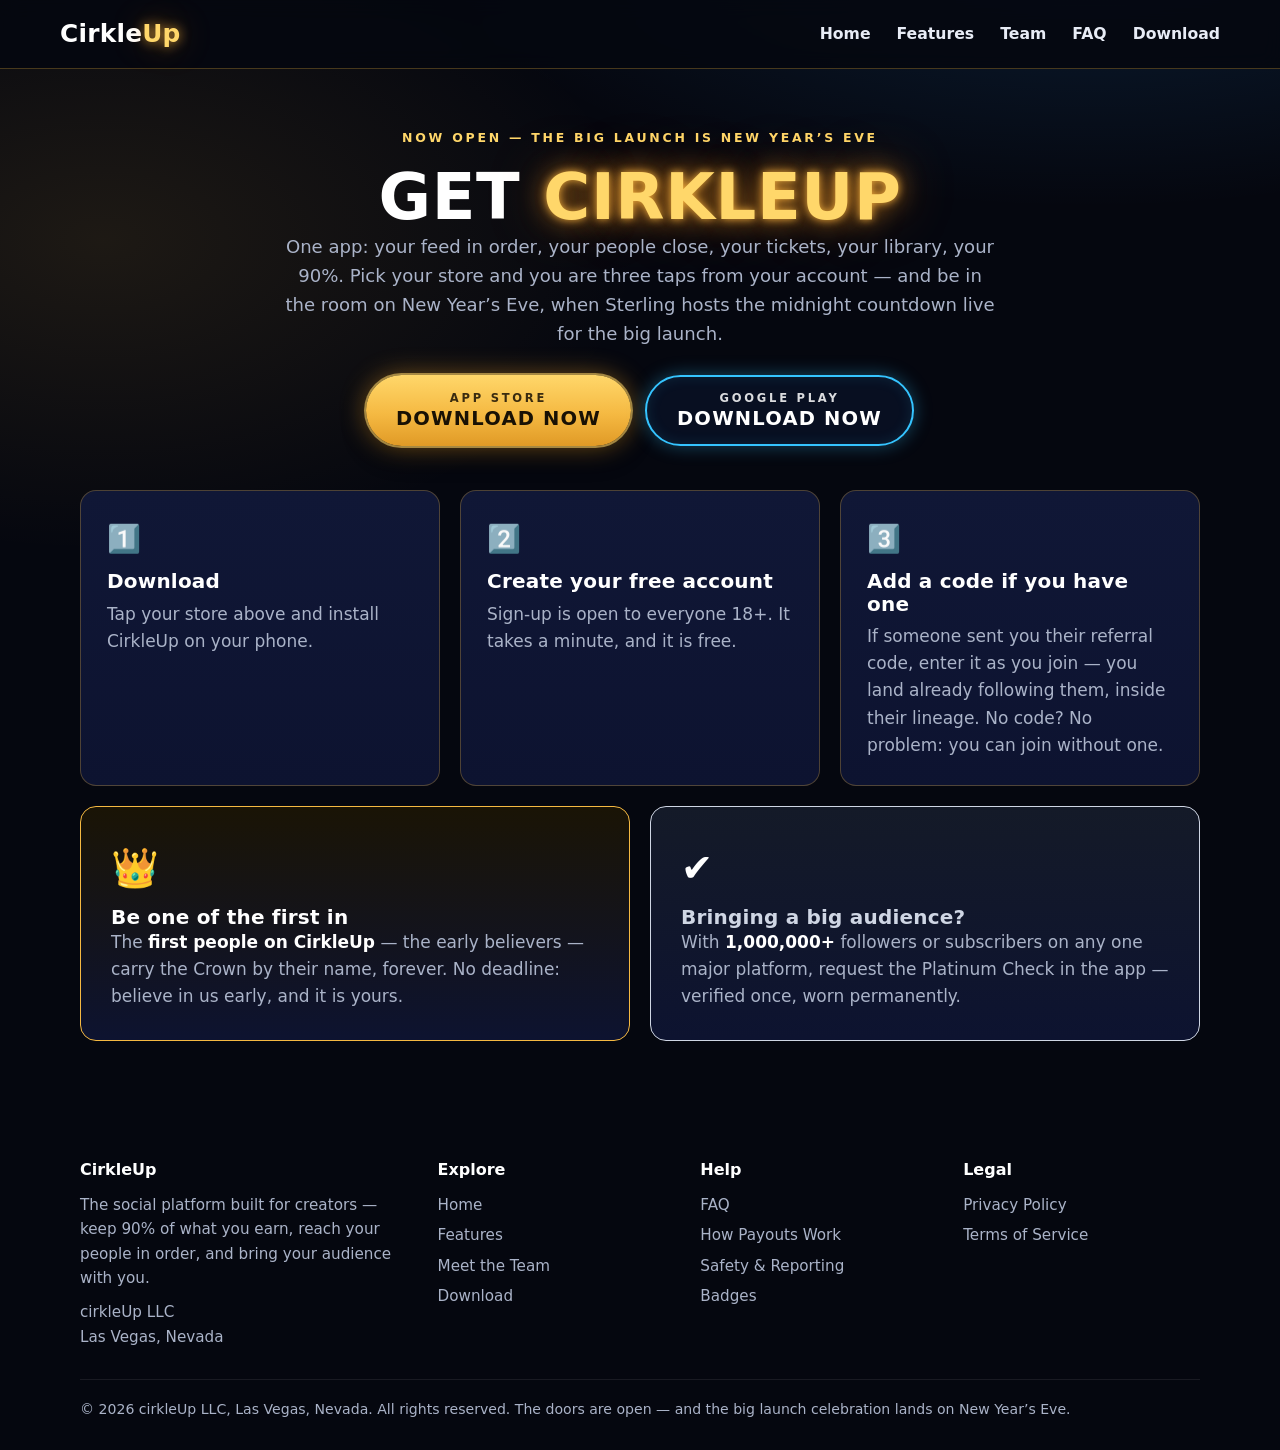
==== download.html @ b5916df1 "CirkleUp new website — staged under Darcia's account (approved build 2026-11-04)" ====
<!DOCTYPE html>
<html lang="en">
<head>
<meta charset="UTF-8">
<meta name="viewport" content="width=device-width, initial-scale=1">
<title>Download — CirkleUp</title>
<meta name="description" content="Download CirkleUp from the App Store or Google Play. Free to join, open sign-up, 18+. Now open — the big launch celebration lands New Year&rsquo;s Eve. From cirkleUp LLC, Las Vegas.">
<link rel="stylesheet" href="assets/css/style.css">
</head>
<body>
<header class="site">
  <div class="wrap nav">
    <a class="logo" href="index.html">Cirkle<span class="up">Up</span></a>
    <button class="nav-toggle" aria-label="Menu" aria-expanded="false">&#9776;</button>
    <ul class="nav-links">
        <li><a href="index.html">Home</a></li>
        <li><a href="features.html">Features</a></li>
        <li><a href="team.html">Team</a></li>
        <li><a href="faq.html">FAQ</a></li>
        <li><a href="download.html" aria-current="page">Download</a></li>
    </ul>
  </div>
</header>

<main>
<section class="hero">
  <div class="wrap center">
    <span class="eyebrow">Now open — the big launch is New Year&rsquo;s Eve</span>
    <h1 style="font-size:clamp(2.2rem,6vw,4rem);text-transform:uppercase">Get <span class="glow">CirkleUp</span></h1>
    <p class="lede">One app: your feed in order, your people close, your tickets, your library, your 90%. Pick your store and you are three taps from your account — and be in the room on New Year&rsquo;s Eve, when Sterling hosts the midnight countdown live for the big launch.</p>
    <div class="btnrow center">
  <a class="btn btn-gold" href="https://apps.apple.com/app/id6768386988"><span class="store">App Store</span><span class="cta">DOWNLOAD NOW</span></a>
  <a class="btn btn-blue" href="https://play.google.com/store/apps/details?id=com.cirkleup.app"><span class="store">Google Play</span><span class="cta">DOWNLOAD NOW</span></a>
</div>
    <div class="grid c3" style="margin-top:44px;text-align:left">
      <div class="card"><div class="icon">1️⃣</div><h3>Download</h3><p>Tap your store above and install CirkleUp on your phone.</p></div>
      <div class="card"><div class="icon">2️⃣</div><h3>Create your free account</h3><p>Sign-up is open to everyone 18+. It takes a minute, and it is free.</p></div>
      <div class="card"><div class="icon">3️⃣</div><h3>Add a code if you have one</h3><p>If someone sent you their referral code, enter it as you join — you land already following them, inside their lineage. No code? No problem: you can join without one.</p></div>
    </div>
    <div class="grid c2" style="margin-top:20px;text-align:left">
      <div class="badge-card badge-crown"><div class="bigmark">👑</div><h3>Be one of the first in</h3><p style="color:var(--muted)">The <strong style="color:#fff">first people on CirkleUp</strong> — the early believers — carry the Crown by their name, forever. No deadline: believe in us early, and it is yours.</p></div>
      <div class="badge-card badge-plat"><div class="bigmark">✔️</div><h3>Bringing a big audience?</h3><p style="color:var(--muted)">With <strong style="color:#fff">1,000,000+</strong> followers or subscribers on any one major platform, request the Platinum Check in the app — verified once, worn permanently.</p></div>
    </div>
  </div>
</section>
</main>

<footer class="site">
  <div class="wrap">
    <div class="cols">
      <div>
        <h4>CirkleUp</h4>
        <p>The social platform built for creators — keep 90% of what you earn, reach your people in order, and bring your audience with you.</p>
        <p style="margin-top:10px">cirkleUp LLC<br>Las Vegas, Nevada</p>
      </div>
      <div>
        <h4>Explore</h4>
        <ul>
          <li><a href="index.html">Home</a></li>
          <li><a href="features.html">Features</a></li>
          <li><a href="team.html">Meet the Team</a></li>
          <li><a href="download.html">Download</a></li>
        </ul>
      </div>
      <div>
        <h4>Help</h4>
        <ul>
          <li><a href="faq.html">FAQ</a></li>
          <li><a href="faq.html#payouts">How Payouts Work</a></li>
          <li><a href="faq.html#safety">Safety &amp; Reporting</a></li>
          <li><a href="faq.html#badges">Badges</a></li>
        </ul>
      </div>
      <div>
        <h4>Legal</h4>
        <ul>
          <li><a href="privacy.html">Privacy Policy</a></li>
          <li><a href="terms.html">Terms of Service</a></li>
        </ul>
      </div>
    </div>
    <div class="fine">&copy; <span data-year>2026</span> cirkleUp LLC, Las Vegas, Nevada. All rights reserved. The doors are open — and the big launch celebration lands on New Year&rsquo;s Eve.</div>
  </div>
</footer>
<script src="assets/js/main.js"></script>
</body>
</html>
---- assets/css/style.css ----
/* CirkleUp — new website (built 2026-11-04, held for December 2026 launch)
   Look: "LIT UP" — nighttime Las Vegas, neon electric blue + warm gold,
   big bold white type, one glowing keyword. Mobile-first. */
:root{
  --night:#05070f;
  --navy:#0a0f22;
  --panel:#0d1330;
  --panel2:#101736;
  --line:rgba(245,185,66,.28);
  --line-blue:rgba(53,196,255,.35);
  --gold:#f5b942;
  --gold2:#ffd76a;
  --blue:#35c4ff;
  --blue-deep:#2e9bff;
  --platinum:#cfd6e4;
  --white:#ffffff;
  --muted:#aab3c8;
  --radius:16px;
}
*{box-sizing:border-box;margin:0;padding:0}
html{scroll-behavior:smooth}
html,body{overflow-x:hidden}
body{
  background:
    radial-gradient(1100px 480px at 85% -80px, rgba(46,155,255,.16), transparent 60%),
    radial-gradient(900px 520px at 8% 240px, rgba(245,185,66,.10), transparent 60%),
    var(--night);
  color:var(--white);
  font-family:"Segoe UI", system-ui, -apple-system, Roboto, "Helvetica Neue", Arial, sans-serif;
  line-height:1.6;
  font-size:17px;
}
img{max-width:100%;display:block}
a{color:var(--blue)}
.wrap{max-width:1160px;margin:0 auto;padding:0 20px}
h1,h2,h3{line-height:1.12;font-weight:900;letter-spacing:.01em}
h2{font-size:clamp(1.7rem,4.5vw,2.6rem);margin-bottom:14px}
h3{font-size:1.25rem}
section{padding:64px 0}
.eyebrow{
  display:inline-block;font-weight:800;letter-spacing:.22em;font-size:.78rem;
  color:var(--gold2);text-transform:uppercase;margin-bottom:14px;
}
.eyebrow.blue{color:var(--blue)}
.glow{
  color:var(--gold2);
  text-shadow:0 0 8px rgba(255,183,64,.9),0 0 26px rgba(255,157,36,.65),0 0 60px rgba(255,140,0,.4);
}
.glow-blue{
  color:var(--blue);
  text-shadow:0 0 8px rgba(53,196,255,.9),0 0 26px rgba(46,155,255,.6),0 0 60px rgba(46,155,255,.35);
}
.lede{color:var(--muted);font-size:1.13rem;max-width:62ch}
.center{text-align:center}
.center .lede{margin-left:auto;margin-right:auto}

/* ---------- header / nav ---------- */
header.site{
  position:sticky;top:0;z-index:50;
  background:rgba(5,7,15,.88);backdrop-filter:blur(10px);
  border-bottom:1px solid var(--line);
}
.nav{display:flex;align-items:center;justify-content:space-between;gap:16px;padding:14px 0}
.logo{font-size:1.55rem;font-weight:900;color:#fff;text-decoration:none;letter-spacing:.01em}
.logo .up{color:var(--gold2);text-shadow:0 0 12px rgba(255,183,64,.8),0 0 34px rgba(255,157,36,.45)}
.nav-links{display:flex;gap:26px;align-items:center;list-style:none}
.nav-links a{color:#e8ecf6;text-decoration:none;font-weight:700;font-size:.98rem}
.nav-links a:hover{color:var(--gold2)}
.nav-toggle{display:none;background:none;border:1px solid var(--line);border-radius:10px;color:#fff;
  font-size:1.15rem;padding:6px 13px;cursor:pointer}
@media (max-width:760px){
  .nav-toggle{display:block}
  .nav-links{display:none;position:absolute;top:100%;left:0;right:0;flex-direction:column;align-items:stretch;
    background:rgba(7,10,20,.98);padding:14px 20px 20px;gap:4px;border-bottom:1px solid var(--line)}
  .nav-links.open{display:flex}
  .nav-links a{padding:10px 4px;border-bottom:1px solid rgba(255,255,255,.06)}
  header.site{position:relative}
}

/* ---------- buttons ---------- */
.btnrow{display:flex;gap:14px;flex-wrap:wrap;margin-top:26px}
.center .btnrow{justify-content:center}
.btn{
  display:inline-flex;flex-direction:column;align-items:center;justify-content:center;
  text-decoration:none;border-radius:999px;padding:12px 30px;min-width:220px;text-align:center;
}
.btn .store{font-size:.72rem;font-weight:800;letter-spacing:.24em;text-transform:uppercase;opacity:.85}
.btn .cta{font-size:1.22rem;font-weight:900;letter-spacing:.06em;line-height:1.25}
.btn-gold{
  background:linear-gradient(180deg,var(--gold2),var(--gold) 55%,#e09a26);color:#191104;
  box-shadow:0 0 0 2px rgba(255,215,106,.55),0 0 26px rgba(255,170,40,.45),0 10px 24px rgba(0,0,0,.45);
}
.btn-gold:hover{box-shadow:0 0 0 2px rgba(255,215,106,.8),0 0 40px rgba(255,170,40,.65),0 10px 24px rgba(0,0,0,.45)}
.btn-blue{
  background:rgba(10,20,44,.65);color:#fff;border:2px solid var(--blue);
  box-shadow:0 0 18px rgba(53,196,255,.35), inset 0 0 14px rgba(53,196,255,.12);
}
.btn-blue:hover{box-shadow:0 0 30px rgba(53,196,255,.55), inset 0 0 14px rgba(53,196,255,.2)}
.btn-ghost{
  border:1px solid var(--line);color:#fff;background:rgba(255,255,255,.03);
  font-weight:800;padding:13px 26px;border-radius:999px;font-size:1rem;min-width:0;
}
.btn-ghost:hover{border-color:var(--gold);color:var(--gold2)}
@media (max-width:520px){.btn{min-width:0;width:100%}}

/* ---------- hero ---------- */
.hero{padding:54px 0 70px}
.hero-grid{display:grid;grid-template-columns:1.15fr .85fr;gap:44px;align-items:center}
@media (max-width:900px){.hero-grid{grid-template-columns:1fr}}
.hero h1{font-size:clamp(2.35rem,6.4vw,4.3rem);text-transform:uppercase}
.hero .sub{margin-top:18px;color:#d7ddef;font-size:1.16rem;max-width:56ch}
.hero .sub strong{color:#fff}
.hero-art{position:relative}
.hero-art img{
  border-radius:20px;border:2px solid rgba(245,185,66,.55);
  box-shadow:0 0 34px rgba(255,170,40,.35),0 24px 50px rgba(0,0,0,.55);
  width:100%;height:auto;object-fit:cover;object-position:top;
}
.strip-note{margin-top:16px;color:var(--muted);font-size:.95rem}
.strip-note strong{color:var(--gold2)}

/* marquee sign strip */
.marquee{
  border-top:1px solid var(--line);border-bottom:1px solid var(--line);
  background:linear-gradient(90deg,rgba(245,185,66,.08),rgba(53,196,255,.08),rgba(245,185,66,.08));
  padding:12px 0;overflow:hidden;white-space:nowrap;
}
.marquee .track{display:inline-block;animation:slide 30s linear infinite;font-weight:900;letter-spacing:.18em;font-size:.92rem;color:#e8ecf6}
.marquee .dot{color:var(--gold);padding:0 14px}
@keyframes slide{from{transform:translateX(0)}to{transform:translateX(-50%)}}
@media (prefers-reduced-motion:reduce){.marquee .track{animation:none}}

/* ---------- cards & grids ---------- */
.grid{display:grid;gap:20px}
.grid.c3{grid-template-columns:repeat(3,1fr)}
.grid.c2{grid-template-columns:repeat(2,1fr)}
@media (max-width:900px){.grid.c3{grid-template-columns:1fr 1fr}}
@media (max-width:620px){.grid.c3,.grid.c2{grid-template-columns:1fr}}
.card{
  background:linear-gradient(180deg,var(--panel2),var(--panel));
  border:1px solid var(--line);border-radius:var(--radius);padding:26px;
}
.card h3{margin-bottom:8px}
.card p{color:var(--muted)}
.card .icon{font-size:1.7rem;margin-bottom:10px}
.pain{border-color:rgba(255,110,110,.35)}
.pain h3{color:#ffb3b3}

/* feature list (index) */
.features-grid{display:grid;grid-template-columns:repeat(3,1fr);gap:18px}
@media (max-width:900px){.features-grid{grid-template-columns:1fr 1fr}}
@media (max-width:560px){.features-grid{grid-template-columns:1fr}}
.feature{
  background:rgba(255,255,255,.03);border:1px solid rgba(255,255,255,.1);
  border-radius:var(--radius);padding:22px;
}
.feature:hover{border-color:var(--line-blue)}
.feature h3{font-size:1.12rem;margin-bottom:6px;color:#fff}
.feature h3 .fi{margin-right:8px}
.feature p{color:var(--muted);font-size:.97rem}

/* sign gallery (features page) */
.signrow{display:grid;grid-template-columns:repeat(3,1fr);gap:22px}
@media (max-width:900px){.signrow{grid-template-columns:1fr 1fr}}
@media (max-width:560px){.signrow{grid-template-columns:1fr}}
.signcard{background:var(--panel);border:1px solid var(--line);border-radius:var(--radius);overflow:hidden}
.signcard img{width:100%;aspect-ratio:1/2;object-fit:cover;object-position:top}
.signcard .cap{padding:18px 20px 22px}
.signcard .cap h3{margin-bottom:6px}
.signcard .cap p{color:var(--muted);font-size:.96rem}

/* money / badges / parties */
.split{display:grid;grid-template-columns:.9fr 1.1fr;gap:40px;align-items:center}
@media (max-width:900px){.split{grid-template-columns:1fr}}
.split img.art{border-radius:20px;border:2px solid rgba(245,185,66,.5);box-shadow:0 0 30px rgba(255,170,40,.3);width:100%;height:auto;max-height:760px;object-fit:contain;object-position:top center;background:#070b18}
ul.ticks{list-style:none;margin-top:16px}
ul.ticks li{padding:9px 0 9px 34px;position:relative;color:#d7ddef;border-bottom:1px solid rgba(255,255,255,.06)}
ul.ticks li::before{content:"✔";position:absolute;left:2px;color:var(--gold2);font-weight:900}
ul.ticks li strong{color:#fff}
.badge-card{border-radius:var(--radius);padding:30px}
.badge-crown{background:linear-gradient(180deg,#1a1405,#0d1330);border:1px solid var(--gold)}
.badge-plat{background:linear-gradient(180deg,#141a28,#0d1330);border:1px solid var(--platinum)}
.badge-plat h3{color:var(--platinum)}
.bigmark{font-size:2.4rem;margin-bottom:8px}
.partyband{
  background:linear-gradient(120deg,rgba(245,185,66,.16),rgba(53,196,255,.12));
  border:1px solid var(--line);border-radius:20px;padding:38px;
}
.prizes{display:flex;gap:16px;flex-wrap:wrap;margin:20px 0}
.prize{background:rgba(5,7,15,.55);border:1px solid var(--line);border-radius:14px;padding:16px 22px;text-align:center;flex:1;min-width:130px}
.prize .amt{font-size:1.7rem;font-weight:900;color:var(--gold2)}
.prize .place{color:var(--muted);font-weight:700;letter-spacing:.12em;font-size:.8rem;text-transform:uppercase}

/* ---------- team ---------- */
.team-grid{display:grid;grid-template-columns:repeat(3,1fr);gap:22px}
@media (max-width:900px){.team-grid{grid-template-columns:1fr 1fr}}
@media (max-width:560px){.team-grid{grid-template-columns:1fr}}
.member{background:var(--panel);border:1px solid var(--line);border-radius:var(--radius);overflow:hidden}
.member img{width:100%;aspect-ratio:3/3.4;object-fit:cover;object-position:top}
.member .info{padding:18px 20px 22px}
.member .role{color:var(--gold2);font-weight:800;font-size:.86rem;letter-spacing:.14em;text-transform:uppercase}
.member h3{margin:4px 0 6px}
.member p{color:var(--muted);font-size:.96rem}
.hosts{display:grid;grid-template-columns:1fr 1fr;gap:22px}
@media (max-width:700px){.hosts{grid-template-columns:1fr}}
.hosts .member{border-color:var(--gold)}
.member.wide{grid-column:1/-1}

/* ---------- FAQ ---------- */
details.faq{
  background:var(--panel);border:1px solid var(--line);border-radius:12px;
  padding:18px 22px;margin-bottom:14px;
}
details.faq summary{cursor:pointer;font-weight:800;font-size:1.05rem;list-style:none}
details.faq summary::-webkit-details-marker{display:none}
details.faq summary::after{content:"+";float:right;color:var(--gold2);font-weight:900}
details.faq[open ] summary::after{content:"–"}
details.faq .a{color:var(--muted);margin-top:10px}
details.faq .a strong{color:#fff}
.faq-group{margin:38px 0 8px;color:var(--gold2)}

/* ---------- legal pages ---------- */
.legal{max-width:820px}
.legal h2{margin-top:38px;font-size:1.45rem}
.legal h2:first-of-type{margin-top:8px}
.legal p,.legal li{color:#c9d1e4}
.legal ul{margin:8px 0 8px 22px}
.legal .updated{color:var(--muted)}

/* ---------- download band / footer ---------- */
.dl-band{
  background:
    radial-gradient(700px 260px at 50% 0%, rgba(53,196,255,.18), transparent 65%),
    linear-gradient(180deg,#0a1130,#05070f);
  border-top:1px solid var(--line-blue);border-bottom:1px solid var(--line-blue);
  text-align:center;
}
footer.site{padding:46px 0 30px;color:var(--muted);font-size:.95rem}
footer.site .cols{display:grid;grid-template-columns:1.4fr 1fr 1fr 1fr;gap:26px}
@media (max-width:760px){footer.site .cols{grid-template-columns:1fr 1fr}}
footer.site h4{color:#fff;margin-bottom:10px;font-size:1rem}
footer.site ul{list-style:none}
footer.site li{margin:6px 0}
footer.site a{color:var(--muted);text-decoration:none}
footer.site a:hover{color:var(--gold2)}
footer.site .fine{margin-top:30px;border-top:1px solid rgba(255,255,255,.08);padding-top:18px;font-size:.88rem}
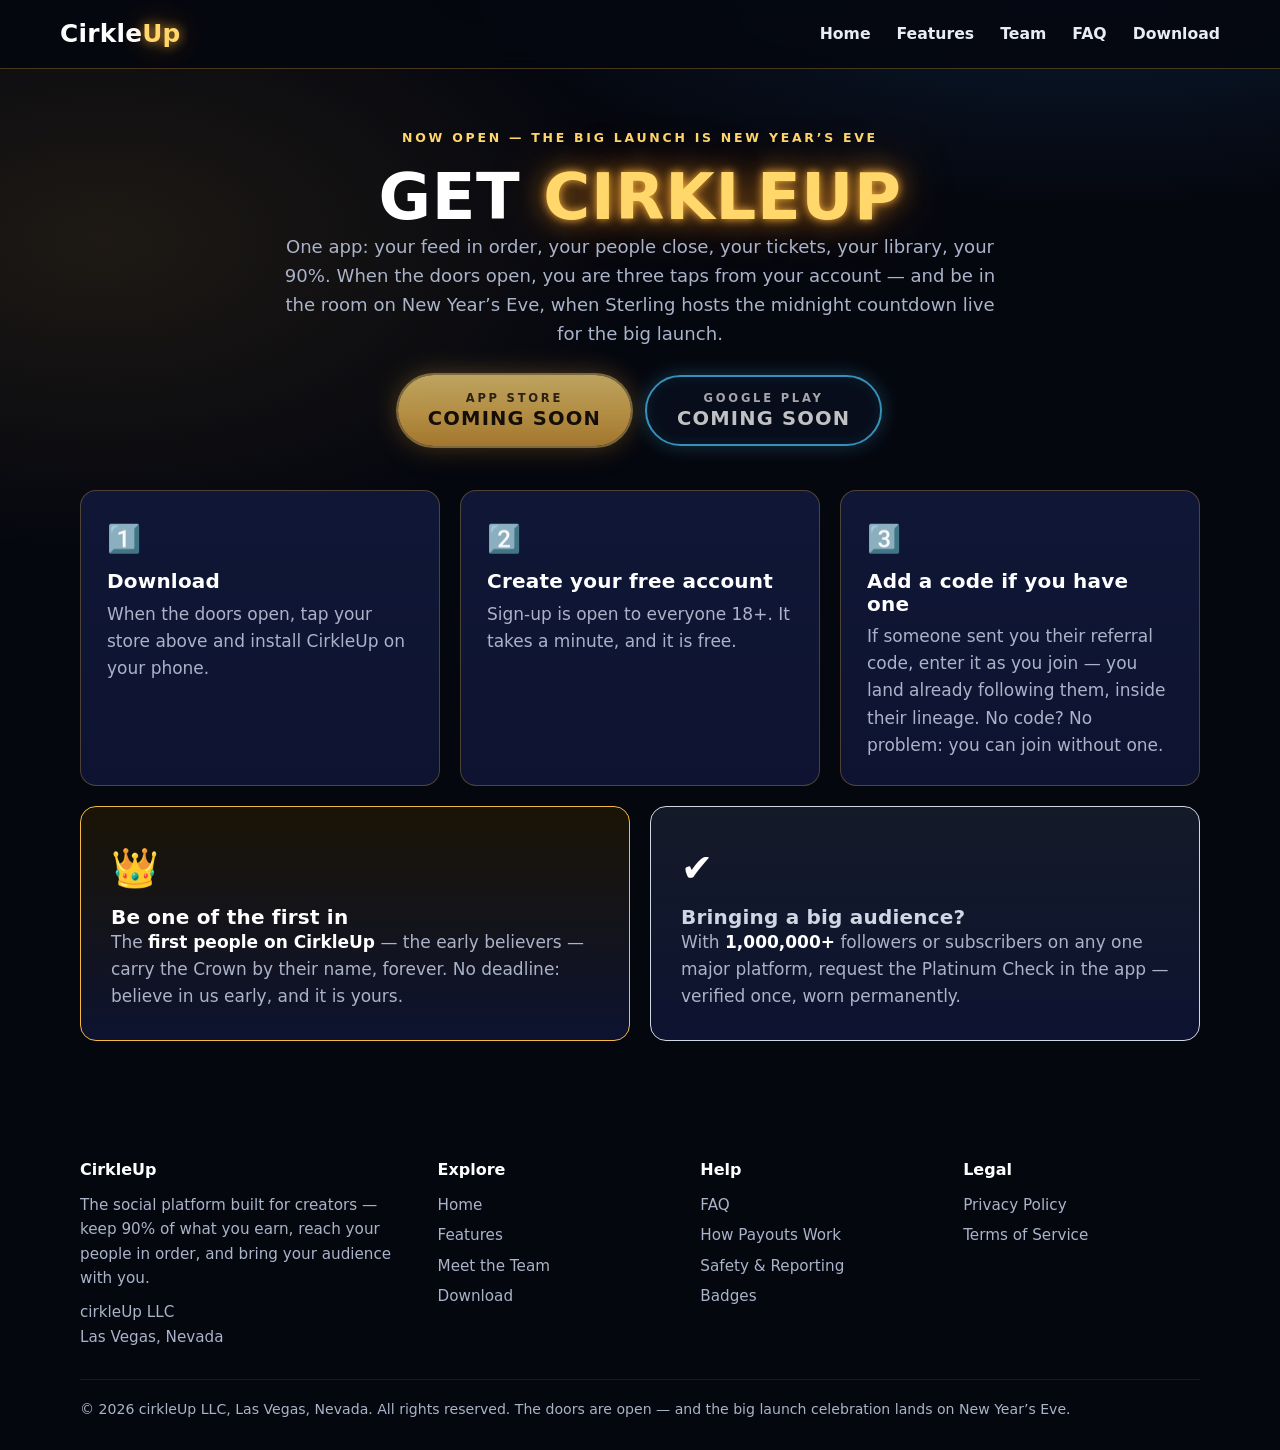
==== commit 4b5de945: "Hold all store buttons (Darcia's 2026-11-05 ruling): DOWNLOAD NOW buttons inert as COMING SOON until" ====
--- a/download.html
+++ b/download.html
@@ -27,13 +27,13 @@
   <div class="wrap center">
     <span class="eyebrow">Now open — the big launch is New Year&rsquo;s Eve</span>
     <h1 style="font-size:clamp(2.2rem,6vw,4rem);text-transform:uppercase">Get <span class="glow">CirkleUp</span></h1>
-    <p class="lede">One app: your feed in order, your people close, your tickets, your library, your 90%. Pick your store and you are three taps from your account — and be in the room on New Year&rsquo;s Eve, when Sterling hosts the midnight countdown live for the big launch.</p>
+    <p class="lede">One app: your feed in order, your people close, your tickets, your library, your 90%. When the doors open, you are three taps from your account — and be in the room on New Year&rsquo;s Eve, when Sterling hosts the midnight countdown live for the big launch.</p>
     <div class="btnrow center">
-  <a class="btn btn-gold" href="https://apps.apple.com/app/id6768386988"><span class="store">App Store</span><span class="cta">DOWNLOAD NOW</span></a>
-  <a class="btn btn-blue" href="https://play.google.com/store/apps/details?id=com.cirkleup.app"><span class="store">Google Play</span><span class="cta">DOWNLOAD NOW</span></a>
+  <span class="btn btn-gold btn-held" aria-disabled="true"><span class="store">App Store</span><span class="cta">COMING SOON</span></span>
+  <span class="btn btn-blue btn-held" aria-disabled="true"><span class="store">Google Play</span><span class="cta">COMING SOON</span></span>
 </div>
     <div class="grid c3" style="margin-top:44px;text-align:left">
-      <div class="card"><div class="icon">1️⃣</div><h3>Download</h3><p>Tap your store above and install CirkleUp on your phone.</p></div>
+      <div class="card"><div class="icon">1️⃣</div><h3>Download</h3><p>When the doors open, tap your store above and install CirkleUp on your phone.</p></div>
       <div class="card"><div class="icon">2️⃣</div><h3>Create your free account</h3><p>Sign-up is open to everyone 18+. It takes a minute, and it is free.</p></div>
       <div class="card"><div class="icon">3️⃣</div><h3>Add a code if you have one</h3><p>If someone sent you their referral code, enter it as you join — you land already following them, inside their lineage. No code? No problem: you can join without one.</p></div>
     </div>
--- a/assets/css/style.css
+++ b/assets/css/style.css
@@ -244,3 +244,6 @@
 footer.site a{color:var(--muted);text-decoration:none}
 footer.site a:hover{color:var(--gold2)}
 footer.site .fine{margin-top:30px;border-top:1px solid rgba(255,255,255,.08);padding-top:18px;font-size:.88rem}
+
+/* HOLD state (2026-11-05, Darcia's hold-all-links ruling): store buttons inert until the app is verified ready */
+.btn-held{opacity:.75;cursor:default;pointer-events:none;filter:saturate(.85)}
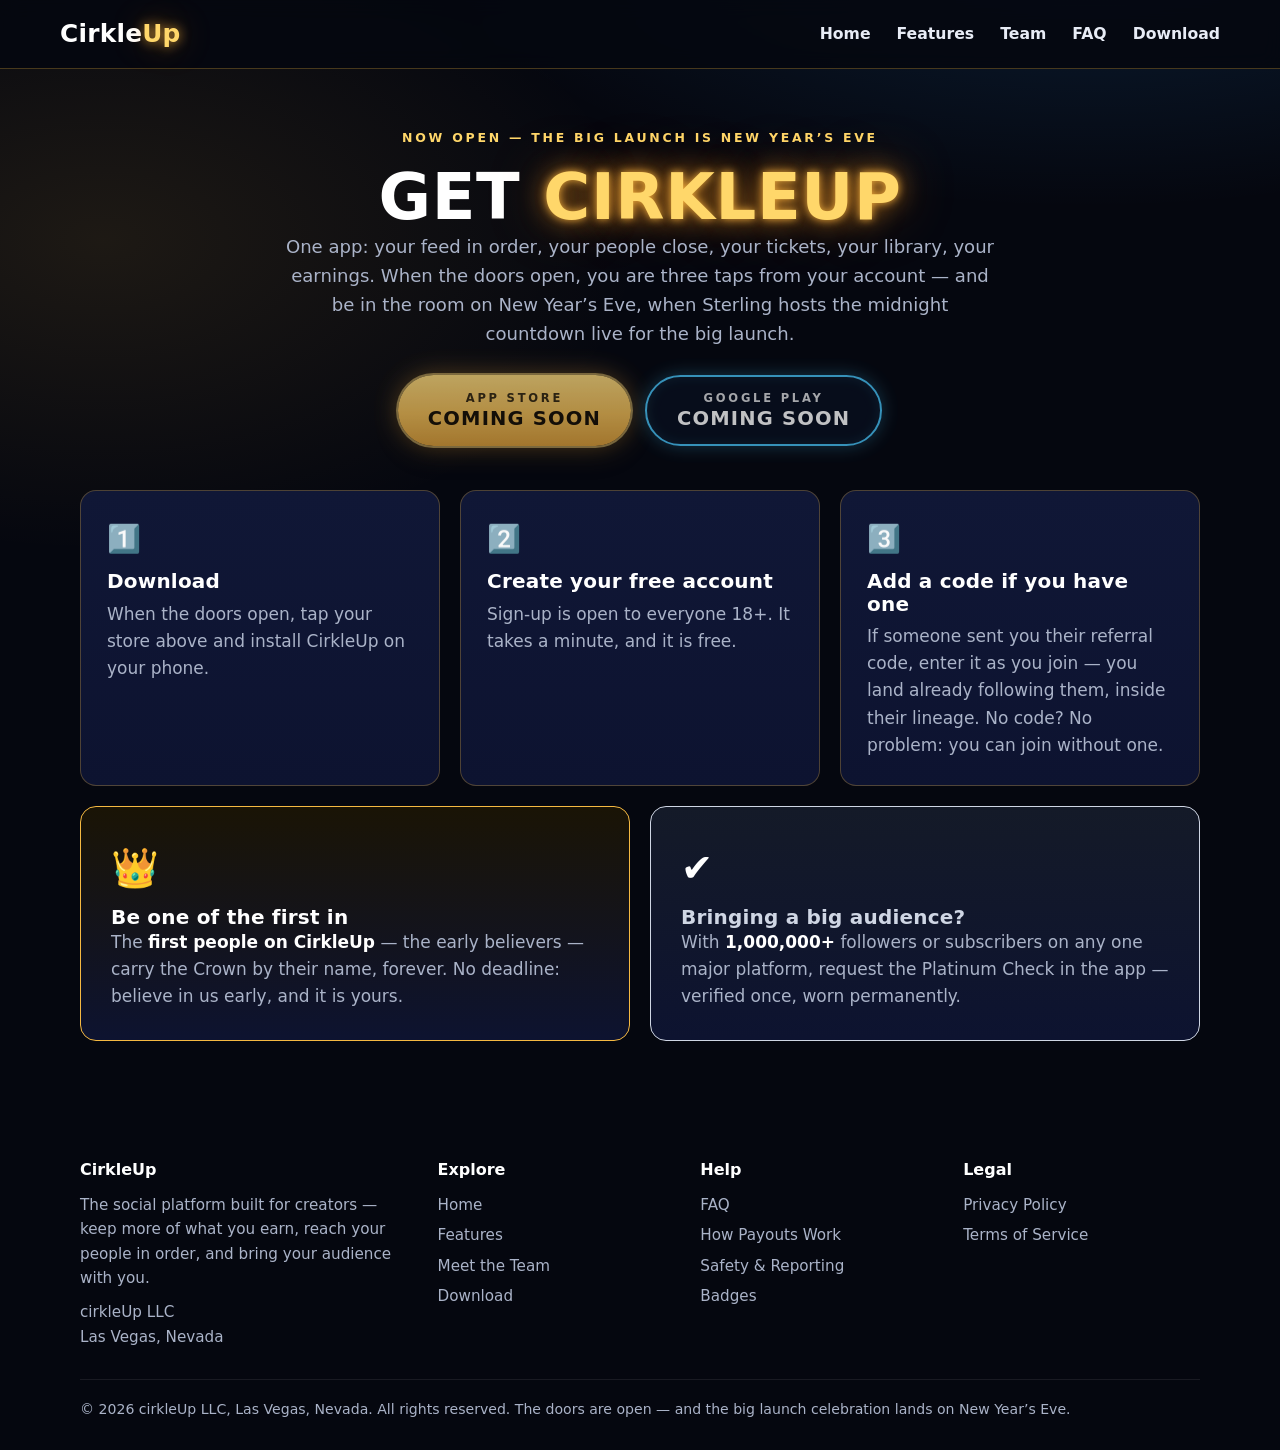
==== commit 3881ea5d: "Pull the 90% figure from all public copy until launch (Darcia's 2026-11-05 ruling): split/referral s" ====
--- a/download.html
+++ b/download.html
@@ -27,7 +27,7 @@
   <div class="wrap center">
     <span class="eyebrow">Now open — the big launch is New Year&rsquo;s Eve</span>
     <h1 style="font-size:clamp(2.2rem,6vw,4rem);text-transform:uppercase">Get <span class="glow">CirkleUp</span></h1>
-    <p class="lede">One app: your feed in order, your people close, your tickets, your library, your 90%. When the doors open, you are three taps from your account — and be in the room on New Year&rsquo;s Eve, when Sterling hosts the midnight countdown live for the big launch.</p>
+    <p class="lede">One app: your feed in order, your people close, your tickets, your library, your earnings. When the doors open, you are three taps from your account — and be in the room on New Year&rsquo;s Eve, when Sterling hosts the midnight countdown live for the big launch.</p>
     <div class="btnrow center">
   <span class="btn btn-gold btn-held" aria-disabled="true"><span class="store">App Store</span><span class="cta">COMING SOON</span></span>
   <span class="btn btn-blue btn-held" aria-disabled="true"><span class="store">Google Play</span><span class="cta">COMING SOON</span></span>
@@ -50,7 +50,7 @@
     <div class="cols">
       <div>
         <h4>CirkleUp</h4>
-        <p>The social platform built for creators — keep 90% of what you earn, reach your people in order, and bring your audience with you.</p>
+        <p>The social platform built for creators — keep more of what you earn, reach your people in order, and bring your audience with you.</p>
         <p style="margin-top:10px">cirkleUp LLC<br>Las Vegas, Nevada</p>
       </div>
       <div>
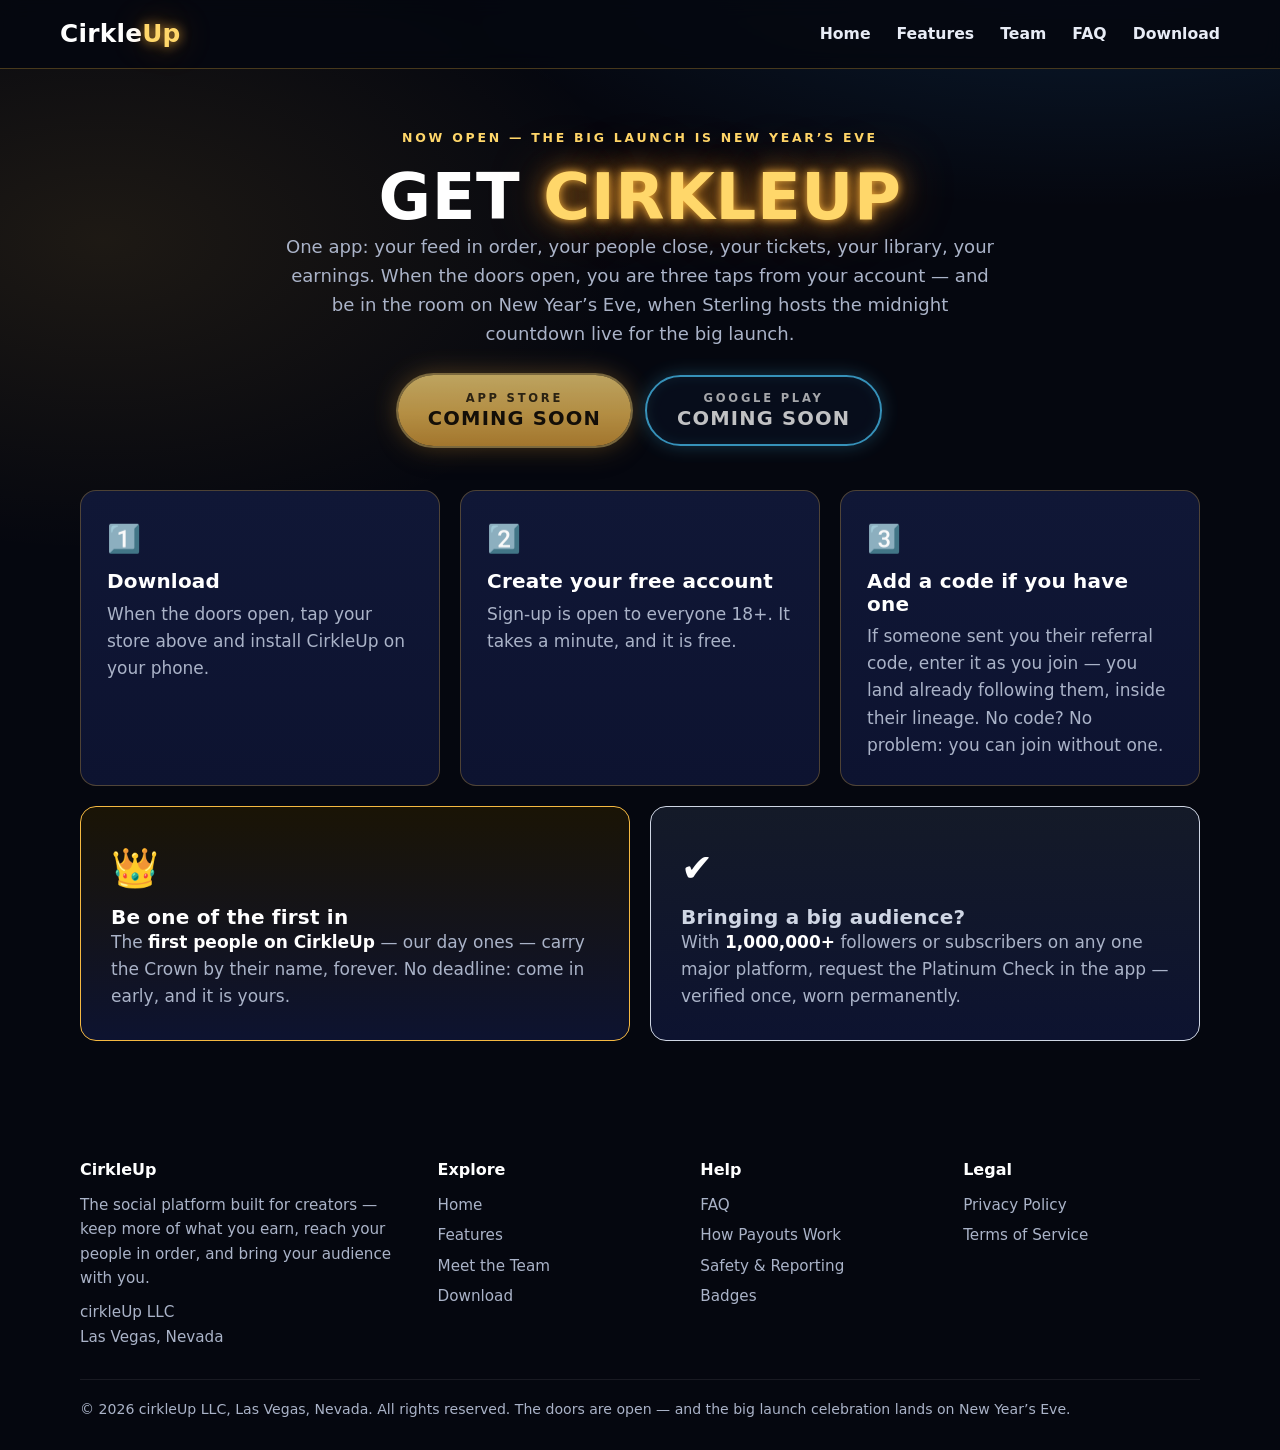
==== commit fec6e962: "Crown copy: 'early believers' becomes 'day ones' (Darcia's ruling, Nov 25, 2026)" ====
--- a/download.html
+++ b/download.html
@@ -38,7 +38,7 @@
       <div class="card"><div class="icon">3️⃣</div><h3>Add a code if you have one</h3><p>If someone sent you their referral code, enter it as you join — you land already following them, inside their lineage. No code? No problem: you can join without one.</p></div>
     </div>
     <div class="grid c2" style="margin-top:20px;text-align:left">
-      <div class="badge-card badge-crown"><div class="bigmark">👑</div><h3>Be one of the first in</h3><p style="color:var(--muted)">The <strong style="color:#fff">first people on CirkleUp</strong> — the early believers — carry the Crown by their name, forever. No deadline: believe in us early, and it is yours.</p></div>
+      <div class="badge-card badge-crown"><div class="bigmark">👑</div><h3>Be one of the first in</h3><p style="color:var(--muted)">The <strong style="color:#fff">first people on CirkleUp</strong> — our day ones — carry the Crown by their name, forever. No deadline: come in early, and it is yours.</p></div>
       <div class="badge-card badge-plat"><div class="bigmark">✔️</div><h3>Bringing a big audience?</h3><p style="color:var(--muted)">With <strong style="color:#fff">1,000,000+</strong> followers or subscribers on any one major platform, request the Platinum Check in the app — verified once, worn permanently.</p></div>
     </div>
   </div>
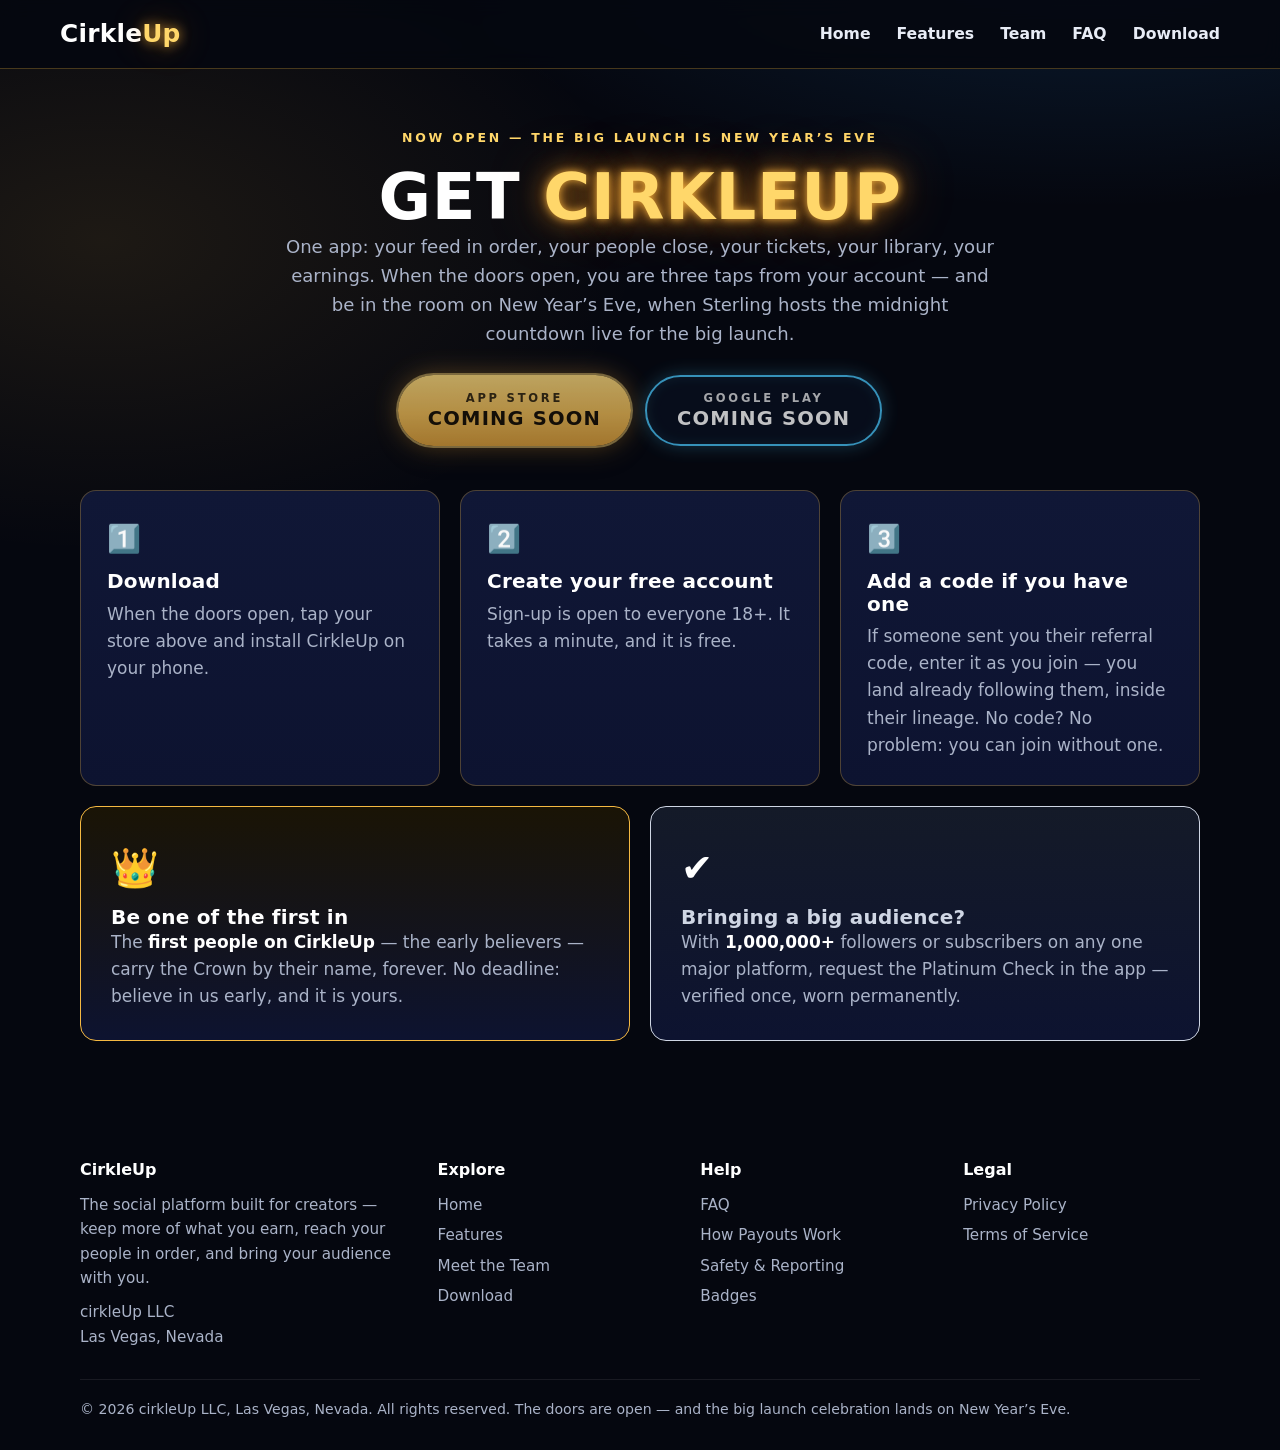
==== commit c7abfa76: "Revert Crown copy change — 'believers' stays on the website; 'day ones' is invite-only (Darcia's cor" ====
--- a/download.html
+++ b/download.html
@@ -38,7 +38,7 @@
       <div class="card"><div class="icon">3️⃣</div><h3>Add a code if you have one</h3><p>If someone sent you their referral code, enter it as you join — you land already following them, inside their lineage. No code? No problem: you can join without one.</p></div>
     </div>
     <div class="grid c2" style="margin-top:20px;text-align:left">
-      <div class="badge-card badge-crown"><div class="bigmark">👑</div><h3>Be one of the first in</h3><p style="color:var(--muted)">The <strong style="color:#fff">first people on CirkleUp</strong> — our day ones — carry the Crown by their name, forever. No deadline: come in early, and it is yours.</p></div>
+      <div class="badge-card badge-crown"><div class="bigmark">👑</div><h3>Be one of the first in</h3><p style="color:var(--muted)">The <strong style="color:#fff">first people on CirkleUp</strong> — the early believers — carry the Crown by their name, forever. No deadline: believe in us early, and it is yours.</p></div>
       <div class="badge-card badge-plat"><div class="bigmark">✔️</div><h3>Bringing a big audience?</h3><p style="color:var(--muted)">With <strong style="color:#fff">1,000,000+</strong> followers or subscribers on any one major platform, request the Platinum Check in the app — verified once, worn permanently.</p></div>
     </div>
   </div>
